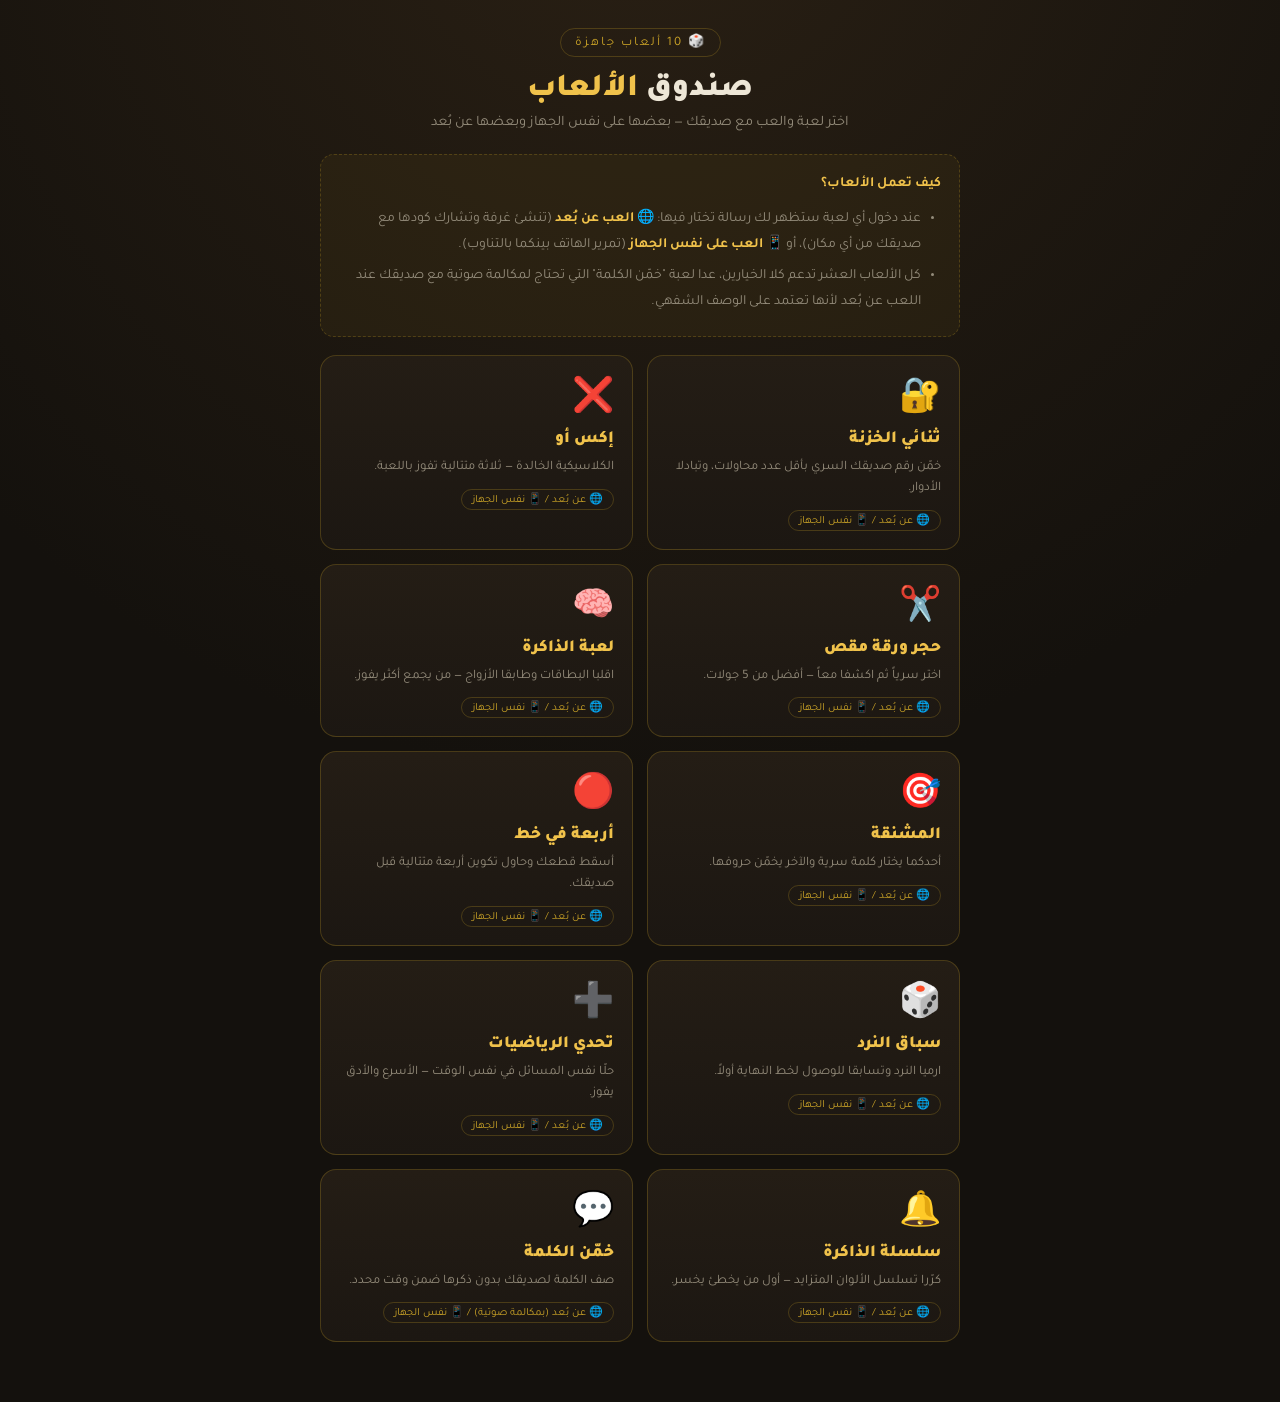
==== index.html @ 4568d782 "Add files via upload" ====
<!DOCTYPE html>
<html lang="ar" dir="rtl">
<head>
<meta charset="UTF-8">
<meta name="viewport" content="width=device-width, initial-scale=1.0">
<title>صندوق الألعاب — العب مع أصدقائك</title>
<link rel="stylesheet" href="style.css">
<style>
  .games-grid{display:grid;grid-template-columns:1fr 1fr;gap:14px;}
  @media (max-width:520px){ .games-grid{grid-template-columns:1fr;} }
  .game-card{
    background:linear-gradient(180deg, var(--panel-alt), var(--panel));
    border:1px solid var(--border);
    border-radius:16px;
    padding:18px;
    text-decoration:none;
    color:var(--text);
    display:flex;
    flex-direction:column;
    gap:8px;
    transition:transform .15s, border-color .15s;
  }
  .game-card:hover{transform:translateY(-3px);border-color:var(--brass);}
  .game-card .emoji{font-size:34px;}
  .game-card .title{font-size:17px;font-weight:900;color:var(--brass-bright);}
  .game-card .desc{font-size:13px;color:var(--text-muted);line-height:1.6;}
  .game-card .mode{
    display:inline-block;font-size:11px;color:var(--brass);
    border:1px solid var(--border);border-radius:99px;padding:2px 10px;
    width:fit-content;margin-top:2px;
  }
</style>
</head>
<body>
<div class="wrap">
  <header class="top">
    <div class="badge">🎲 10 ألعاب جاهزة</div>
    <h1>صندوق <span>الألعاب</span></h1>
    <p>اختر لعبة والعب مع صديقك — بعضها على نفس الجهاز وبعضها عن بُعد</p>
  </header>

  <div class="instructions">
    <strong>كيف تعمل الألعاب؟</strong>
    <ul>
      <li>عند دخول أي لعبة ستظهر لك رسالة تختار فيها: 🌐 <strong>العب عن بُعد</strong> (تنشئ غرفة وتشارك كودها مع صديقك من أي مكان)، أو 📱 <strong>العب على نفس الجهاز</strong> (تمرير الهاتف بينكما بالتناوب).</li>
      <li>كل الألعاب العشر تدعم كلا الخيارين، عدا لعبة "خمّن الكلمة" التي تحتاج لمكالمة صوتية مع صديقك عند اللعب عن بُعد لأنها تعتمد على الوصف الشفهي.</li>
    </ul>
  </div>

  <div class="games-grid">
    <a class="game-card" href="games/vault-duel.html">
      <div class="emoji">🔐</div>
      <div class="title">ثنائي الخزنة</div>
      <div class="desc">خمّن رقم صديقك السري بأقل عدد محاولات، وتبادلا الأدوار.</div>
      <div class="mode">🌐 عن بُعد / 📱 نفس الجهاز</div>
    </a>

    <a class="game-card" href="games/tictactoe.html">
      <div class="emoji">❌</div>
      <div class="title">إكس أو</div>
      <div class="desc">الكلاسيكية الخالدة — ثلاثة متتالية تفوز باللعبة.</div>
      <div class="mode">🌐 عن بُعد / 📱 نفس الجهاز</div>
    </a>

    <a class="game-card" href="games/rps.html">
      <div class="emoji">✂️</div>
      <div class="title">حجر ورقة مقص</div>
      <div class="desc">اختر سرياً ثم اكشفا معاً — أفضل من 5 جولات.</div>
      <div class="mode">🌐 عن بُعد / 📱 نفس الجهاز</div>
    </a>

    <a class="game-card" href="games/memory.html">
      <div class="emoji">🧠</div>
      <div class="title">لعبة الذاكرة</div>
      <div class="desc">اقلبا البطاقات وطابقا الأزواج — من يجمع أكثر يفوز.</div>
      <div class="mode">🌐 عن بُعد / 📱 نفس الجهاز</div>
    </a>

    <a class="game-card" href="games/hangman.html">
      <div class="emoji">🎯</div>
      <div class="title">المشنقة</div>
      <div class="desc">أحدكما يختار كلمة سرية والآخر يخمّن حروفها.</div>
      <div class="mode">🌐 عن بُعد / 📱 نفس الجهاز</div>
    </a>

    <a class="game-card" href="games/connect4.html">
      <div class="emoji">🔴</div>
      <div class="title">أربعة في خط</div>
      <div class="desc">أسقط قطعك وحاول تكوين أربعة متتالية قبل صديقك.</div>
      <div class="mode">🌐 عن بُعد / 📱 نفس الجهاز</div>
    </a>

    <a class="game-card" href="games/dice-race.html">
      <div class="emoji">🎲</div>
      <div class="title">سباق النرد</div>
      <div class="desc">ارميا النرد وتسابقا للوصول لخط النهاية أولاً.</div>
      <div class="mode">🌐 عن بُعد / 📱 نفس الجهاز</div>
    </a>

    <a class="game-card" href="games/math-duel.html">
      <div class="emoji">➕</div>
      <div class="title">تحدي الرياضيات</div>
      <div class="desc">حلّا نفس المسائل في نفس الوقت — الأسرع والأدق يفوز.</div>
      <div class="mode">🌐 عن بُعد / 📱 نفس الجهاز</div>
    </a>

    <a class="game-card" href="games/sequence-memory.html">
      <div class="emoji">🔔</div>
      <div class="title">سلسلة الذاكرة</div>
      <div class="desc">كرّرا تسلسل الألوان المتزايد — أول من يخطئ يخسر.</div>
      <div class="mode">🌐 عن بُعد / 📱 نفس الجهاز</div>
    </a>

    <a class="game-card" href="games/word-guess.html">
      <div class="emoji">💬</div>
      <div class="title">خمّن الكلمة</div>
      <div class="desc">صف الكلمة لصديقك بدون ذكرها ضمن وقت محدد.</div>
      <div class="mode">🌐 عن بُعد (بمكالمة صوتية) / 📱 نفس الجهاز</div>
    </a>
  </div>
</div>
</body>
</html>
---- style.css ----
@import url('https://fonts.googleapis.com/css2?family=Tajawal:wght@400;500;700;900&family=Big+Shoulders+Stencil:wght@500;700;900&display=swap');

:root{
  --bg:#14110D;
  --panel:#1C1712;
  --panel-alt:#241D15;
  --brass:#C9A227;
  --brass-bright:#F0C24B;
  --copper:#B5651D;
  --text:#EDE6D6;
  --text-muted:#948C7B;
  --success:#7A9B6E;
  --danger:#B5524A;
  --border: rgba(201,162,39,0.25);
}
*{box-sizing:border-box;}
html,body{margin:0;padding:0;}
body{
  background:
    radial-gradient(circle at 50% -10%, #2a2014 0%, var(--bg) 55%),
    repeating-linear-gradient(45deg, rgba(255,255,255,0.012) 0px, rgba(255,255,255,0.012) 2px, transparent 2px, transparent 6px);
  color:var(--text);
  font-family:'Tajawal', sans-serif;
  min-height:100vh;
  direction:rtl;
  display:flex;
  flex-direction:column;
  align-items:center;
  padding:28px 16px 60px;
}
.digits{font-family:'Big Shoulders Stencil', sans-serif; direction:ltr; display:inline-block;}
.wrap{width:100%;max-width:640px;}

header.top{text-align:center;margin-bottom:22px;}
header.top .badge{
  display:inline-flex;align-items:center;gap:8px;
  color:var(--brass);
  font-size:13px;letter-spacing:2px;
  border:1px solid var(--border);
  padding:4px 14px;border-radius:99px;
  margin-bottom:14px;
}
header.top h1{
  font-size:32px;margin:0 0 6px;
  color:var(--text);
  font-weight:900;
}
header.top h1 span{color:var(--brass-bright);}
header.top p{color:var(--text-muted);margin:0;font-size:14.5px;}

.card{
  background:linear-gradient(180deg, var(--panel-alt), var(--panel));
  border:1px solid var(--border);
  border-radius:18px;
  padding:22px;
  margin-bottom:18px;
  box-shadow: 0 14px 40px rgba(0,0,0,0.35), inset 0 1px 0 rgba(255,255,255,0.03);
}
.card h2{
  font-size:16px;margin:0 0 14px;color:var(--brass-bright);
  display:flex;align-items:center;gap:8px;font-weight:700;
}
.card h2::before{content:'';width:6px;height:6px;background:var(--brass);border-radius:50%;flex:none;}

label{display:block;font-size:13px;color:var(--text-muted);margin:0 0 6px;}
input[type=text], input[type=number]{
  width:100%;
  background:#0F0C09;
  border:1px solid var(--border);
  color:var(--text);
  border-radius:10px;
  padding:12px 14px;
  font-size:16px;
  font-family:'Tajawal',sans-serif;
  margin-bottom:14px;
  outline:none;
  transition:border-color .15s;
}
input:focus{border-color:var(--brass);}
.row2{display:flex;gap:12px;}
.row2 > div{flex:1;}

button{
  font-family:'Tajawal',sans-serif;
  font-weight:700;
  font-size:15px;
  border:none;
  border-radius:10px;
  padding:13px 18px;
  cursor:pointer;
  width:100%;
  transition:transform .1s, filter .15s, opacity .15s;
}
button:active{transform:scale(0.98);}
button:disabled{opacity:.4;cursor:not-allowed;}
.btn-primary{
  background:linear-gradient(180deg, var(--brass-bright), var(--brass));
  color:#1A1408;
}
.btn-primary:hover:not(:disabled){filter:brightness(1.08);}
.btn-ghost{
  background:transparent;
  color:var(--brass-bright);
  border:1px solid var(--border);
}
.btn-ghost:hover{border-color:var(--brass);}
.btn-danger{
  background:linear-gradient(180deg,#c96a5f,var(--danger));
  color:#2A0E0B;
}
.btn-row{display:flex;gap:10px;}

.tabs{display:flex;gap:8px;margin-bottom:18px;}
.tab{
  flex:1;text-align:center;padding:11px;border-radius:10px;
  border:1px solid var(--border);color:var(--text-muted);cursor:pointer;
  font-weight:700;font-size:14px;
}
.tab.active{background:var(--brass);color:#1A1408;border-color:var(--brass);}

.scoreboard{display:flex;justify-content:space-between;align-items:center;margin-bottom:6px;}
.score-side{text-align:center;flex:1;}
.score-side .name{font-size:13.5px;color:var(--text-muted);margin-bottom:4px;}
.score-side .val{font-size:26px;color:var(--brass-bright);}
.score-side.turn .name{color:var(--brass-bright);}
.vs{color:var(--copper);font-weight:900;font-size:13px;padding:0 12px;}
.round-pill{
  text-align:center;font-size:12.5px;color:var(--text-muted);
  margin-bottom:16px;letter-spacing:1px;
}

.hint-banner{
  text-align:center;padding:10px;border-radius:10px;margin-bottom:16px;
  font-weight:700;font-size:15px;border:1px solid var(--border);
}
.hint-higher{color:var(--brass-bright);}
.hint-lower{color:var(--copper);}
.hint-correct{color:var(--success);border-color:rgba(122,155,110,.4);background:rgba(122,155,110,.08);}
.hint-wait{color:var(--text-muted);}
.hint-wrong{color:var(--danger);border-color:rgba(181,82,74,.4);background:rgba(181,82,74,.08);}

.empty-state{text-align:center;color:var(--text-muted);font-size:13.5px;padding:14px 0;}
.error-msg{color:var(--danger);font-size:13px;margin:-6px 0 12px;min-height:0;}
.small-link{display:block;text-align:center;color:var(--text-muted);font-size:12.5px;margin-top:8px;cursor:pointer;text-decoration:none;}
.small-link:hover{color:var(--brass-bright);}

.finished-trophy{text-align:center;font-size:48px;margin-bottom:6px;}
.finished-title{text-align:center;font-size:22px;font-weight:900;color:var(--brass-bright);margin-bottom:4px;}
.finished-sub{text-align:center;color:var(--text-muted);font-size:14px;margin-bottom:18px;}

.pulse{display:inline-block;width:8px;height:8px;border-radius:50%;background:var(--success);
  box-shadow:0 0 0 0 rgba(122,155,110,.6);animation:pulse 1.6s infinite;}
@keyframes pulse{
  0%{box-shadow:0 0 0 0 rgba(122,155,110,.55);}
  70%{box-shadow:0 0 0 9px rgba(122,155,110,0);}
  100%{box-shadow:0 0 0 0 rgba(122,155,110,0);}
}

.instructions{
  background:rgba(201,162,39,0.06);
  border:1px dashed var(--border);
  border-radius:14px;
  padding:16px 18px;
  margin-bottom:18px;
  font-size:14px;
  line-height:1.9;
  color:var(--text-muted);
}
.instructions strong{color:var(--brass-bright);}
.instructions ol, .instructions ul{margin:8px 0 0;padding-inline-start:20px;}
.instructions li{margin-bottom:4px;}

@media (max-width: 420px){
  header.top h1{font-size:26px;}
}

/* Celebration confetti burst, used across games for win moments */
@keyframes confettiFall{
  0%{transform:translateY(-20px) rotate(0deg); opacity:1;}
  100%{transform:translateY(220px) rotate(540deg); opacity:0;}
}
.confetti-piece{
  position:absolute;top:0;width:8px;height:8px;border-radius:2px;
  animation:confettiFall 1.4s ease-in forwards;
}
.confetti-wrap{position:relative;height:0;overflow:visible;}

/* ================= 3D visual treatment ================= */
button.btn-primary{
  box-shadow: 0 4px 0 #8a6f16, 0 8px 18px rgba(0,0,0,0.35), inset 0 1px 0 rgba(255,255,255,0.35);
  transform: translateY(0);
  transition: transform .08s, box-shadow .08s, filter .15s;
}
button.btn-primary:active:not(:disabled){
  transform: translateY(3px);
  box-shadow: 0 1px 0 #8a6f16, 0 3px 8px rgba(0,0,0,0.3), inset 0 1px 0 rgba(255,255,255,0.25);
}
button.btn-ghost{
  box-shadow: 0 3px 0 rgba(201,162,39,0.15), inset 0 1px 0 rgba(255,255,255,0.03);
  transition: transform .08s, box-shadow .08s;
}
button.btn-ghost:active{ transform: translateY(2px); box-shadow:none; }

.card{
  box-shadow: 0 14px 40px rgba(0,0,0,0.35), inset 0 1px 0 rgba(255,255,255,0.04), inset 0 -18px 30px -20px rgba(0,0,0,0.4);
}

/* generic 3D "gem" tile look, usable by any board-piece element */
.tile-3d{
  border-radius:12px;
  background:linear-gradient(155deg, rgba(255,255,255,0.14), rgba(0,0,0,0.25)),
             radial-gradient(circle at 30% 25%, rgba(255,255,255,0.10), transparent 60%);
  box-shadow:
    0 6px 0 rgba(0,0,0,0.35),
    0 10px 20px rgba(0,0,0,0.35),
    inset 0 2px 3px rgba(255,255,255,0.18),
    inset 0 -4px 6px rgba(0,0,0,0.35);
}
.tile-3d:active{
  box-shadow:
    0 2px 0 rgba(0,0,0,0.35),
    0 4px 8px rgba(0,0,0,0.3),
    inset 0 2px 3px rgba(255,255,255,0.14),
    inset 0 -3px 5px rgba(0,0,0,0.3);
  transform: translateY(4px);
}

/* generic 3D sphere/disc look, used for tokens (connect4, rps, simon) */
.sphere-3d{
  border-radius:50%;
  box-shadow:
    inset -6px -8px 14px rgba(0,0,0,0.45),
    inset 4px 6px 10px rgba(255,255,255,0.25),
    0 6px 14px rgba(0,0,0,0.4);
}

/* 3D flip-card scaffolding (perspective container + rotating inner) */
.flip-scene{ perspective: 700px; }
.flip-card-inner{
  position:relative;width:100%;height:100%;
  transition: transform 0.5s cubic-bezier(.2,.8,.3,1);
  transform-style: preserve-3d;
}
.flip-card-inner.is-flipped{ transform: rotateY(180deg); }
.flip-face{
  position:absolute;inset:0;backface-visibility:hidden;
  display:flex;align-items:center;justify-content:center;border-radius:10px;
}
.flip-face-back{ transform: rotateY(180deg); }

/* 3D die (real cube via CSS transforms) */
.die-scene{ perspective: 400px; }
.die-cube{
  position:relative;width:64px;height:64px;margin:0 auto;
  transform-style: preserve-3d;
  transition: transform 1s cubic-bezier(.2,.9,.25,1.1);
}
.die-face{
  position:absolute;width:64px;height:64px;
  background: radial-gradient(circle at 30% 25%, #fff8e8, #F0C24B 60%, #C9A227 100%);
  border-radius:12px;
  box-shadow: inset 0 0 0 2px rgba(0,0,0,0.15);
  display:grid;place-items:center;
}
.die-face .pip-grid{
  display:grid;grid-template-columns:repeat(3,1fr);grid-template-rows:repeat(3,1fr);
  width:44px;height:44px;
}
.die-pip{width:10px;height:10px;border-radius:50%;background:#3a2a08;margin:auto;}
.die-face-front { transform: translateZ(32px); }
.die-face-back  { transform: rotateY(180deg) translateZ(32px); }
.die-face-right { transform: rotateY(90deg) translateZ(32px); }
.die-face-left  { transform: rotateY(-90deg) translateZ(32px); }
.die-face-top   { transform: rotateX(90deg) translateZ(32px); }
.die-face-bottom{ transform: rotateX(-90deg) translateZ(32px); }
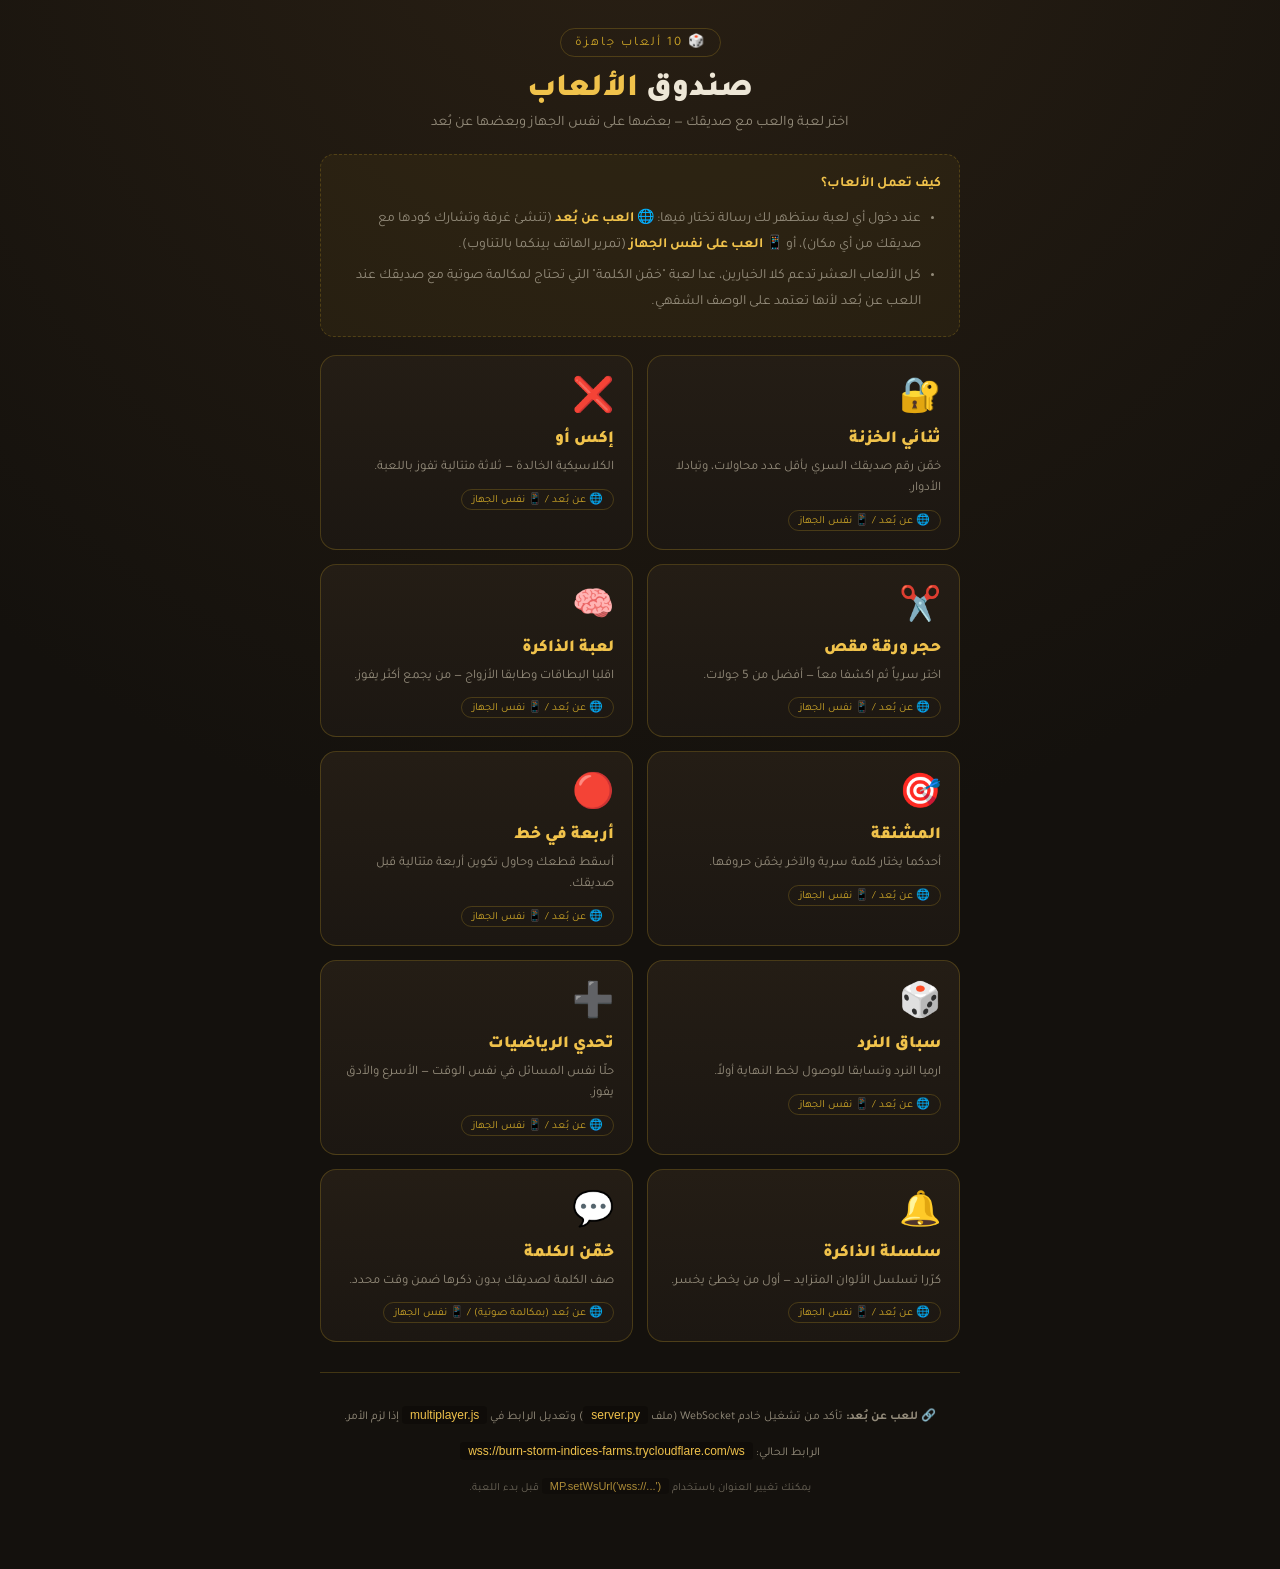
==== commit 2daa06ea: "Add files via upload" ====
--- a/index.html
+++ b/index.html
@@ -28,6 +28,23 @@
     display:inline-block;font-size:11px;color:var(--brass);
     border:1px solid var(--border);border-radius:99px;padding:2px 10px;
     width:fit-content;margin-top:2px;
+  }
+  .server-info{
+    margin-top:30px;
+    border-top:1px solid var(--border);
+    padding-top:20px;
+    font-size:12px;
+    color:var(--text-muted);
+    text-align:center;
+    line-height:1.8;
+  }
+  .server-info code{
+    background:#0F0C09;
+    padding:2px 8px;
+    border-radius:4px;
+    color:var(--brass-bright);
+    font-family:'Big Shoulders Stencil',sans-serif;
+    direction:ltr;
   }
 </style>
 </head>
@@ -118,6 +135,12 @@
       <div class="mode">🌐 عن بُعد (بمكالمة صوتية) / 📱 نفس الجهاز</div>
     </a>
   </div>
+
+  <div class="server-info">
+    <p>🔗 <strong>للعب عن بُعد:</strong> تأكد من تشغيل خادم WebSocket (ملف <code>server.py</code>) وتعديل الرابط في <code>multiplayer.js</code> إذا لزم الأمر.</p>
+    <p>الرابط الحالي: <code>wss://burn-storm-indices-farms.trycloudflare.com/ws</code></p>
+    <p style="font-size:11px;opacity:0.7;">يمكنك تغيير العنوان باستخدام <code>MP.setWsUrl('wss://...')</code> قبل بدء اللعبة.</p>
+  </div>
 </div>
 </body>
-</html>
+</html>
